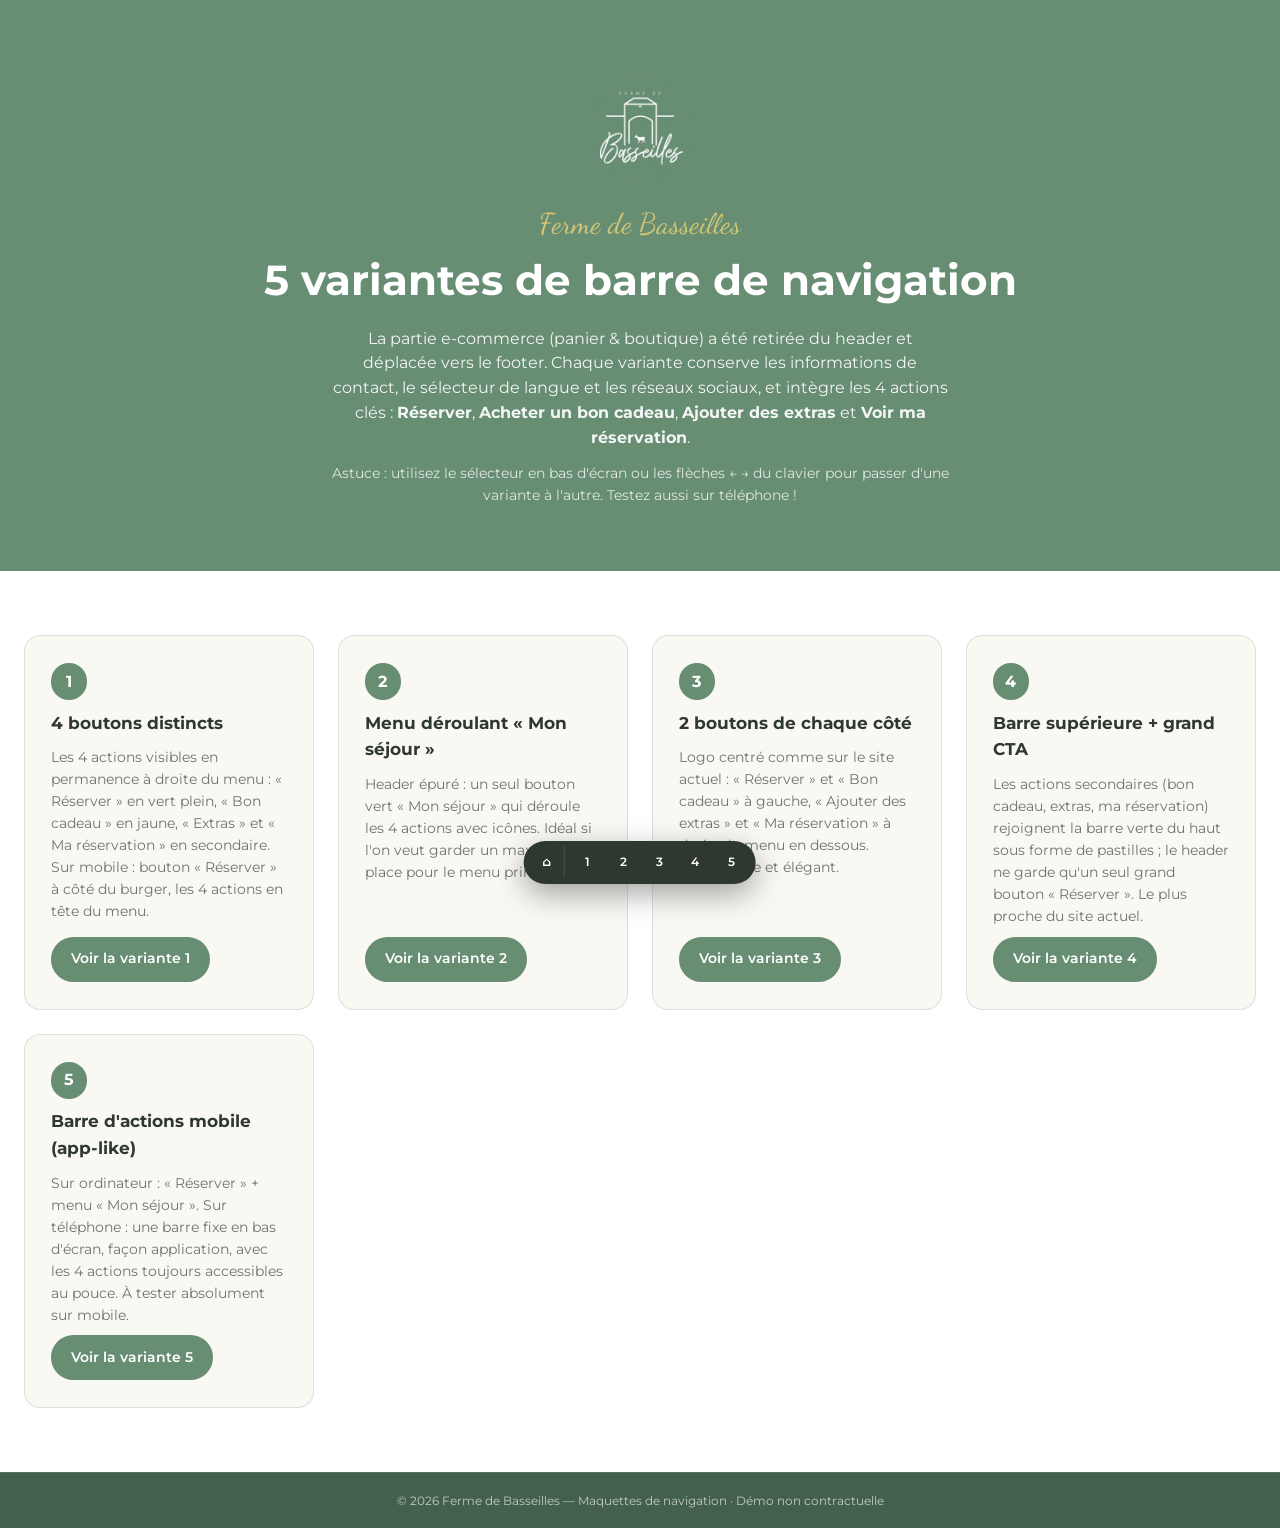
==== index.html @ 5a472fa8 "Add 5 header navigation variants for Ferme de Basseilles - Remove e-commerce (cart) from header, rel" ====
<!DOCTYPE html>
<html lang="fr">
<head>
  <meta charset="UTF-8">
  <meta name="viewport" content="width=device-width, initial-scale=1">
  <title>Variantes de header | Ferme de Basseilles</title>
  <meta name="description" content="5 propositions de nouvelle barre de navigation pour le site de la Ferme de Basseilles.">
  <link rel="icon" type="image/webp" href="assets/img/logo.webp">
  <link rel="preconnect" href="https://fonts.googleapis.com">
  <link rel="preconnect" href="https://fonts.gstatic.com" crossorigin>
  <link href="https://fonts.googleapis.com/css2?family=Montserrat:wght@400;500;600;700&family=Dancing+Script:wght@600&display=swap" rel="stylesheet">
  <link rel="stylesheet" href="assets/css/styles.css">
</head>
<body data-variant="0">

  <header class="hub-hero">
    <img src="assets/img/logo.webp" alt="Ferme de Basseilles">
    <span class="kicker">Ferme de Basseilles</span>
    <h1>5 variantes de barre de navigation</h1>
    <p>La partie e-commerce (panier &amp; boutique) a été retirée du header et déplacée vers le footer.
       Chaque variante conserve les informations de contact, le sélecteur de langue et les réseaux sociaux,
       et intègre les 4 actions clés : <strong>Réserver</strong>, <strong>Acheter un bon cadeau</strong>,
       <strong>Ajouter des extras</strong> et <strong>Voir ma réservation</strong>.</p>
    <p style="margin-top: 0.8rem; font-size: 0.85rem; opacity: 0.8;">Astuce : utilisez le sélecteur en bas d'écran ou les flèches ← → du clavier pour passer d'une variante à l'autre. Testez aussi sur téléphone !</p>
  </header>

  <main class="section">
    <div class="hub-grid">
      <a class="hub-card" href="variant-1.html">
        <span class="num">1</span>
        <h3>4 boutons distincts</h3>
        <p>Les 4 actions visibles en permanence à droite du menu : « Réserver » en vert plein, « Bon cadeau » en jaune, « Extras » et « Ma réservation » en secondaire. Sur mobile : bouton « Réserver » à côté du burger, les 4 actions en tête du menu.</p>
        <span class="btn btn-solid">Voir la variante 1</span>
      </a>

      <a class="hub-card" href="variant-2.html">
        <span class="num">2</span>
        <h3>Menu déroulant « Mon séjour »</h3>
        <p>Header épuré : un seul bouton vert « Mon séjour » qui déroule les 4 actions avec icônes. Idéal si l'on veut garder un maximum de place pour le menu principal.</p>
        <span class="btn btn-solid">Voir la variante 2</span>
      </a>

      <a class="hub-card" href="variant-3.html">
        <span class="num">3</span>
        <h3>2 boutons de chaque côté</h3>
        <p>Logo centré comme sur le site actuel : « Réserver » et « Bon cadeau » à gauche, « Ajouter des extras » et « Ma réservation » à droite, le menu en dessous. Symétrique et élégant.</p>
        <span class="btn btn-solid">Voir la variante 3</span>
      </a>

      <a class="hub-card" href="variant-4.html">
        <span class="num">4</span>
        <h3>Barre supérieure + grand CTA</h3>
        <p>Les actions secondaires (bon cadeau, extras, ma réservation) rejoignent la barre verte du haut sous forme de pastilles ; le header ne garde qu'un seul grand bouton « Réserver ». Le plus proche du site actuel.</p>
        <span class="btn btn-solid">Voir la variante 4</span>
      </a>

      <a class="hub-card" href="variant-5.html">
        <span class="num">5</span>
        <h3>Barre d'actions mobile (app-like)</h3>
        <p>Sur ordinateur : « Réserver » + menu « Mon séjour ». Sur téléphone : une barre fixe en bas d'écran, façon application, avec les 4 actions toujours accessibles au pouce. À tester absolument sur mobile.</p>
        <span class="btn btn-solid">Voir la variante 5</span>
      </a>
    </div>
  </main>

  <footer>
    <div class="footer-bottom">© 2026 Ferme de Basseilles — Maquettes de navigation · Démo non contractuelle</div>
  </footer>

  <script src="assets/js/main.js"></script>
</body>
</html>
---- assets/css/styles.css ----
/* =====================================================
   Ferme de Basseilles — Header variants
   Green:  #678D73   |  Yellow: #D3C774  |  Bg: white
   ===================================================== */

:root {
  --green: #678D73;
  --green-dark: #56795F;
  --green-deep: #43604C;
  --yellow: #D3C774;
  --yellow-dark: #C4B65E;
  --cream: #FAF8F2;
  --ink: #2E3830;
  --muted: #6C756E;
  --white: #FFFFFF;
  --radius: 10px;
  --shadow: 0 8px 30px rgba(46, 56, 48, 0.12);
  --font: 'Montserrat', system-ui, -apple-system, sans-serif;
  --font-script: 'Dancing Script', cursive;
}

* { margin: 0; padding: 0; box-sizing: border-box; }

html { scroll-behavior: smooth; }

body {
  font-family: var(--font);
  color: var(--ink);
  background: var(--white);
  line-height: 1.6;
  overflow-x: hidden;
}

img { max-width: 100%; display: block; }
a { color: inherit; text-decoration: none; }
ul { list-style: none; }
button { font-family: inherit; cursor: pointer; background: none; border: none; }

.icon {
  width: 1em; height: 1em;
  stroke: currentColor; fill: none;
  stroke-width: 2; stroke-linecap: round; stroke-linejoin: round;
  flex-shrink: 0;
  vertical-align: -0.125em;
}

/* =========================
   Top bar (contact / lang / socials)
   ========================= */
.topbar {
  background: var(--green);
  color: var(--white);
  font-size: 0.8rem;
  font-weight: 500;
}

.topbar-inner {
  max-width: 1360px;
  margin: 0 auto;
  padding: 0.45rem 1.25rem;
  display: flex;
  align-items: center;
  justify-content: space-between;
  gap: 1rem;
  flex-wrap: wrap;
}

.topbar-contact {
  display: flex;
  align-items: center;
  gap: 1.25rem;
  flex-wrap: wrap;
}

.topbar-contact a,
.topbar-contact span {
  display: inline-flex;
  align-items: center;
  gap: 0.45rem;
  opacity: 0.95;
  transition: opacity 0.2s;
}

.topbar-contact a:hover { opacity: 1; text-decoration: underline; }

.topbar-right {
  display: flex;
  align-items: center;
  gap: 1rem;
  margin-left: auto;
}

/* language selector */
.lang {
  position: relative;
}

.lang-btn {
  display: inline-flex;
  align-items: center;
  gap: 0.35rem;
  color: var(--white);
  font-size: 0.8rem;
  font-weight: 600;
  padding: 0.2rem 0.4rem;
  border-radius: 6px;
}

.lang-btn:hover { background: rgba(255, 255, 255, 0.12); }

.lang-menu {
  position: absolute;
  top: calc(100% + 6px);
  right: 0;
  background: var(--white);
  color: var(--ink);
  border-radius: 8px;
  box-shadow: var(--shadow);
  padding: 0.35rem;
  min-width: 120px;
  display: none;
  z-index: 60;
}

.lang.open .lang-menu { display: block; }

.lang-menu a {
  display: block;
  padding: 0.4rem 0.7rem;
  border-radius: 6px;
  font-size: 0.8rem;
  font-weight: 500;
}

.lang-menu a:hover { background: var(--cream); color: var(--green-dark); }

/* socials */
.socials {
  display: flex;
  align-items: center;
  gap: 0.35rem;
}

.socials a {
  display: inline-flex;
  align-items: center;
  justify-content: center;
  width: 1.8rem; height: 1.8rem;
  border-radius: 50%;
  transition: background 0.2s;
}

.socials a:hover { background: rgba(255, 255, 255, 0.15); }
.socials .icon { width: 1.05rem; height: 1.05rem; }

/* small pill links used in V4 topbar */
.topbar-actions {
  display: flex;
  align-items: center;
  gap: 0.5rem;
  flex-wrap: wrap;
}

.topbar-pill {
  display: inline-flex;
  align-items: center;
  gap: 0.4rem;
  padding: 0.28rem 0.75rem;
  border: 1px solid rgba(255, 255, 255, 0.55);
  border-radius: 999px;
  font-size: 0.75rem;
  font-weight: 600;
  transition: background 0.2s, color 0.2s;
}

.topbar-pill:hover { background: var(--white); color: var(--green-dark); }

.topbar-pill.pill-yellow {
  background: var(--yellow);
  border-color: var(--yellow);
  color: var(--ink);
}

.topbar-pill.pill-yellow:hover { background: var(--yellow-dark); border-color: var(--yellow-dark); }

/* =========================
   Navbar (shared)
   ========================= */
.navbar {
  background: var(--white);
  border-bottom: 1px solid rgba(103, 141, 115, 0.18);
  position: sticky;
  top: 0;
  z-index: 50;
  box-shadow: 0 2px 14px rgba(46, 56, 48, 0.06);
}

.nav-inner {
  max-width: 1360px;
  margin: 0 auto;
  padding: 0.6rem 1.25rem;
  display: flex;
  align-items: center;
  gap: 1.25rem;
}

.logo {
  display: inline-flex;
  align-items: center;
  gap: 0.65rem;
  flex-shrink: 0;
}

.logo img {
  width: 62px; height: 62px;
  border-radius: 50%;
}

.logo-text {
  display: flex;
  flex-direction: column;
  line-height: 1.1;
}

.logo-text .logo-top {
  font-size: 0.62rem;
  letter-spacing: 0.22em;
  text-transform: uppercase;
  color: var(--green);
  font-weight: 600;
}

.logo-text .logo-name {
  font-family: var(--font-script);
  font-size: 1.45rem;
  color: var(--green-dark);
  font-weight: 600;
}

/* nav links */
.nav-links {
  display: flex;
  align-items: center;
  gap: 0.25rem;
}

.nav-links > li { position: relative; }

.nav-links > li > a {
  display: inline-flex;
  align-items: center;
  gap: 0.3rem;
  padding: 0.55rem 0.8rem;
  font-size: 0.88rem;
  font-weight: 500;
  border-radius: 8px;
  transition: color 0.2s, background 0.2s;
  white-space: nowrap;
}

.nav-links > li > a:hover,
.nav-links > li > a.active {
  color: var(--green-dark);
  background: rgba(103, 141, 115, 0.1);
}

.nav-links > li > a.active { color: var(--yellow-dark); background: none; }

/* submenu (Nos Logements) */
.submenu {
  position: absolute;
  top: calc(100% + 8px);
  left: 0;
  background: var(--white);
  border-radius: 10px;
  box-shadow: var(--shadow);
  padding: 0.4rem;
  min-width: 220px;
  display: none;
  z-index: 60;
}

.has-submenu.open .submenu { display: block; }

@media (hover: hover) {
  .has-submenu:hover .submenu { display: block; }
}

.submenu a {
  display: block;
  padding: 0.55rem 0.8rem;
  border-radius: 8px;
  font-size: 0.85rem;
  font-weight: 500;
}

.submenu a:hover { background: var(--cream); color: var(--green-dark); }

/* =========================
   Buttons
   ========================= */
.btn {
  display: inline-flex;
  align-items: center;
  justify-content: center;
  gap: 0.45rem;
  padding: 0.6rem 1.15rem;
  border-radius: 999px;
  font-size: 0.85rem;
  font-weight: 600;
  white-space: nowrap;
  border: 2px solid transparent;
  transition: background 0.2s, color 0.2s, border-color 0.2s, transform 0.1s;
}

.btn:active { transform: scale(0.97); }

.btn-solid {
  background: var(--green);
  color: var(--white);
  border-color: var(--green);
}

.btn-solid:hover { background: var(--green-dark); border-color: var(--green-dark); }

.btn-yellow {
  background: var(--yellow);
  color: var(--ink);
  border-color: var(--yellow);
}

.btn-yellow:hover { background: var(--yellow-dark); border-color: var(--yellow-dark); }

.btn-outline {
  background: transparent;
  color: var(--green-dark);
  border-color: var(--green);
}

.btn-outline:hover { background: rgba(103, 141, 115, 0.1); }

.btn-ghost {
  background: transparent;
  color: var(--ink);
  padding-left: 0.6rem;
  padding-right: 0.6rem;
}

.btn-ghost:hover { color: var(--green-dark); background: rgba(103, 141, 115, 0.08); }

.nav-actions {
  display: flex;
  align-items: center;
  gap: 0.5rem;
  margin-left: auto;
}

/* =========================
   Actions dropdown (V2, V5 desktop)
   ========================= */
.actions-dd { position: relative; }

.actions-dd-menu {
  position: absolute;
  top: calc(100% + 10px);
  right: 0;
  background: var(--white);
  border-radius: 12px;
  box-shadow: var(--shadow);
  padding: 0.45rem;
  min-width: 250px;
  display: none;
  z-index: 60;
}

.actions-dd.open .actions-dd-menu { display: block; }

.actions-dd-menu a {
  display: flex;
  align-items: center;
  gap: 0.7rem;
  padding: 0.65rem 0.8rem;
  border-radius: 9px;
  font-size: 0.87rem;
  font-weight: 500;
}

.actions-dd-menu a:hover { background: var(--cream); color: var(--green-dark); }

.actions-dd-menu .icon {
  width: 1.15rem; height: 1.15rem;
  color: var(--green);
}

.actions-dd-menu .dd-primary {
  background: var(--green);
  color: var(--white);
}

.actions-dd-menu .dd-primary .icon { color: var(--white); }

.actions-dd-menu .dd-primary:hover { background: var(--green-dark); color: var(--white); }

/* =========================
   Burger + mobile drawer
   ========================= */
.nav-mobile-cta { display: none; }

.burger {
  display: none;
  align-items: center;
  justify-content: center;
  width: 2.6rem; height: 2.6rem;
  border-radius: 8px;
  color: var(--green-dark);
}

.burger:hover { background: rgba(103, 141, 115, 0.1); }
.burger .icon { width: 1.6rem; height: 1.6rem; }

.drawer-overlay {
  position: fixed;
  inset: 0;
  background: rgba(46, 56, 48, 0.45);
  opacity: 0;
  pointer-events: none;
  transition: opacity 0.25s;
  z-index: 90;
}

body.drawer-open .drawer-overlay { opacity: 1; pointer-events: auto; }

.drawer {
  position: fixed;
  top: 0; right: 0; bottom: 0;
  width: min(340px, 88vw);
  background: var(--white);
  z-index: 100;
  transform: translateX(105%);
  transition: transform 0.28s ease;
  display: flex;
  flex-direction: column;
  overflow-y: auto;
}

body.drawer-open .drawer { transform: translateX(0); }

.drawer-head {
  display: flex;
  align-items: center;
  justify-content: space-between;
  padding: 1rem 1.25rem;
  border-bottom: 1px solid rgba(103, 141, 115, 0.15);
}

.drawer-head img { width: 52px; height: 52px; border-radius: 50%; }

.drawer-close {
  width: 2.4rem; height: 2.4rem;
  display: inline-flex;
  align-items: center;
  justify-content: center;
  border-radius: 8px;
  color: var(--ink);
}

.drawer-close:hover { background: var(--cream); }
.drawer-close .icon { width: 1.4rem; height: 1.4rem; }

.drawer-actions {
  display: grid;
  gap: 0.55rem;
  padding: 1.1rem 1.25rem;
  border-bottom: 1px solid rgba(103, 141, 115, 0.15);
}

.drawer-actions .btn { width: 100%; padding: 0.75rem 1rem; }

.drawer-nav { padding: 0.75rem 0.75rem 1rem; }

.drawer-nav > li > a {
  display: flex;
  align-items: center;
  justify-content: space-between;
  padding: 0.7rem 0.6rem;
  font-size: 0.95rem;
  font-weight: 500;
  border-radius: 8px;
}

.drawer-nav > li > a:hover { background: var(--cream); color: var(--green-dark); }

.drawer-sub {
  display: none;
  padding-left: 1rem;
}

.drawer-nav li.open .drawer-sub { display: block; }

.drawer-sub a {
  display: block;
  padding: 0.5rem 0.6rem;
  font-size: 0.87rem;
  color: var(--muted);
  border-radius: 8px;
}

.drawer-sub a:hover { background: var(--cream); color: var(--green-dark); }

.drawer-foot {
  margin-top: auto;
  padding: 1.1rem 1.25rem 1.5rem;
  border-top: 1px solid rgba(103, 141, 115, 0.15);
  font-size: 0.82rem;
  color: var(--muted);
  display: grid;
  gap: 0.5rem;
}

.drawer-foot a {
  display: inline-flex;
  align-items: center;
  gap: 0.5rem;
}

.drawer-foot a:hover { color: var(--green-dark); }

.drawer-foot .socials { color: var(--green-dark); margin-top: 0.25rem; }
.drawer-foot .socials a:hover { background: var(--cream); }

/* =========================
   V1 — 4 distinct buttons
   ========================= */
body.v1 .nav-links { margin-left: auto; }
body.v1 .nav-actions { margin-left: 0; }

@media (max-width: 1680px) {
  body.v1 .nav-links > li > a { padding: 0.55rem 0.5rem; font-size: 0.83rem; }
  body.v1 .nav-actions .btn { padding: 0.55rem 0.85rem; font-size: 0.8rem; }
  body.v1 .nav-actions .btn-ghost span { display: none; }
  body.v1 .nav-actions .btn-ghost { padding: 0.55rem; }
}

@media (max-width: 1280px) and (min-width: 1081px) {
  body.v1 .logo-text { display: none; }
}

/* =========================
   V3 — logo centered, 2 buttons each side
   ========================= */
body.v3 .nav-inner {
  display: grid;
  grid-template-columns: 1fr auto 1fr;
  row-gap: 0.15rem;
}

body.v3 .nav-side {
  display: flex;
  align-items: center;
  gap: 0.5rem;
}

body.v3 .nav-side.right { justify-content: flex-end; }

body.v3 .logo { justify-self: center; }

body.v3 .nav-links {
  grid-column: 1 / -1;
  justify-content: center;
  padding-bottom: 0.35rem;
}

/* =========================
   V5 — mobile bottom action bar
   ========================= */
.bottombar {
  display: none;
  position: fixed;
  left: 0; right: 0; bottom: 0;
  background: var(--white);
  border-top: 1px solid rgba(103, 141, 115, 0.25);
  box-shadow: 0 -6px 20px rgba(46, 56, 48, 0.12);
  z-index: 80;
  padding: 0.35rem 0.25rem calc(0.35rem + env(safe-area-inset-bottom));
}

.bottombar-inner {
  display: grid;
  grid-template-columns: repeat(4, 1fr);
  gap: 0.25rem;
  max-width: 560px;
  margin: 0 auto;
}

.bottombar a {
  display: flex;
  flex-direction: column;
  align-items: center;
  gap: 0.2rem;
  padding: 0.4rem 0.2rem;
  font-size: 0.64rem;
  font-weight: 600;
  color: var(--muted);
  border-radius: 10px;
  text-align: center;
}

.bottombar a .icon { width: 1.35rem; height: 1.35rem; }

.bottombar a:hover { color: var(--green-dark); }

.bottombar a.bb-primary {
  color: var(--white);
  background: var(--green);
}

.bottombar a.bb-primary:hover { background: var(--green-dark); }

/* =========================
   Hero
   ========================= */
.hero {
  position: relative;
  min-height: 62vh;
  display: flex;
  align-items: flex-end;
  overflow: hidden;
  isolation: isolate;
}

.hero img.hero-img {
  position: absolute;
  inset: 0;
  width: 100%; height: 100%;
  object-fit: cover;
  z-index: -2;
}

.hero::after {
  content: "";
  position: absolute;
  inset: 0;
  background: linear-gradient(180deg, rgba(46, 56, 48, 0) 30%, rgba(46, 56, 48, 0.65) 100%);
  z-index: -1;
}

.hero-content {
  max-width: 1360px;
  width: 100%;
  margin: 0 auto;
  padding: 3rem 1.5rem 3.5rem;
  color: var(--white);
}

.hero-content .kicker {
  font-family: var(--font-script);
  font-size: 1.7rem;
  color: var(--yellow);
}

.hero-content h1 {
  font-size: clamp(1.8rem, 4vw, 3rem);
  font-weight: 700;
  line-height: 1.15;
  max-width: 640px;
  margin: 0.25rem 0 0.75rem;
}

.hero-content p {
  max-width: 520px;
  font-size: 0.98rem;
  opacity: 0.92;
}

.hero-cta {
  display: flex;
  gap: 0.7rem;
  margin-top: 1.4rem;
  flex-wrap: wrap;
}

/* =========================
   Content sections
   ========================= */
.section {
  max-width: 1360px;
  margin: 0 auto;
  padding: 4rem 1.5rem;
}

.section-head {
  text-align: center;
  max-width: 620px;
  margin: 0 auto 2.5rem;
}

.section-head .kicker {
  font-family: var(--font-script);
  font-size: 1.6rem;
  color: var(--green);
}

.section-head h2 {
  font-size: clamp(1.5rem, 3vw, 2.1rem);
  font-weight: 700;
  margin: 0.15rem 0 0.6rem;
}

.section-head p { color: var(--muted); font-size: 0.95rem; }

.cards {
  display: grid;
  grid-template-columns: repeat(3, 1fr);
  gap: 1.5rem;
}

.card {
  background: var(--cream);
  border-radius: 16px;
  overflow: hidden;
  display: flex;
  flex-direction: column;
  transition: transform 0.2s, box-shadow 0.2s;
}

.card:hover { transform: translateY(-4px); box-shadow: var(--shadow); }

.card-img {
  height: 190px;
  background: linear-gradient(135deg, var(--green) 0%, var(--green-deep) 100%);
  display: flex;
  align-items: center;
  justify-content: center;
  color: rgba(255, 255, 255, 0.9);
}

.card-img .icon { width: 3rem; height: 3rem; stroke-width: 1.4; }

.card-body { padding: 1.4rem 1.4rem 1.6rem; display: flex; flex-direction: column; gap: 0.5rem; flex: 1; }

.card-body h3 { font-size: 1.05rem; font-weight: 700; }

.card-body p { font-size: 0.87rem; color: var(--muted); flex: 1; }

.card-link {
  color: var(--green-dark);
  font-weight: 600;
  font-size: 0.85rem;
  display: inline-flex;
  align-items: center;
  gap: 0.35rem;
}

.card-link:hover { color: var(--green-deep); text-decoration: underline; }

/* banner strip */
.strip {
  background: var(--green);
  color: var(--white);
}

.strip .section {
  padding: 3rem 1.5rem;
  display: flex;
  align-items: center;
  justify-content: space-between;
  gap: 1.5rem;
  flex-wrap: wrap;
}

.strip h2 { font-size: clamp(1.3rem, 2.5vw, 1.8rem); font-weight: 700; }
.strip p { opacity: 0.9; font-size: 0.95rem; max-width: 560px; }

/* =========================
   Footer  (e-commerce relocated here)
   ========================= */
footer {
  background: var(--green-deep);
  color: rgba(255, 255, 255, 0.9);
  font-size: 0.87rem;
}

.footer-inner {
  max-width: 1360px;
  margin: 0 auto;
  padding: 3.5rem 1.5rem 2rem;
  display: grid;
  grid-template-columns: 1.3fr 1fr 1fr 1fr;
  gap: 2.5rem;
}

.footer-inner h4 {
  font-size: 0.8rem;
  text-transform: uppercase;
  letter-spacing: 0.12em;
  margin-bottom: 0.9rem;
  color: var(--yellow);
}

.footer-inner li { margin-bottom: 0.45rem; }
.footer-inner a:hover { text-decoration: underline; }

.footer-brand img { width: 84px; height: 84px; border-radius: 50%; margin-bottom: 0.9rem; }
.footer-brand p { opacity: 0.8; max-width: 260px; }

.footer-brand .socials { margin-top: 0.9rem; }

.footer-shop-note {
  font-size: 0.76rem;
  opacity: 0.7;
  margin-top: 0.6rem;
  font-style: italic;
}

.footer-bottom {
  border-top: 1px solid rgba(255, 255, 255, 0.15);
  text-align: center;
  padding: 1.1rem;
  font-size: 0.76rem;
  opacity: 0.75;
}

.footer-inner li a,
.footer-inner li span {
  display: inline-flex;
  align-items: center;
  gap: 0.5rem;
}

/* =========================
   Variant switcher widget
   ========================= */
.switcher {
  position: fixed;
  bottom: 1rem;
  left: 50%;
  transform: translateX(-50%);
  background: var(--ink);
  color: var(--white);
  border-radius: 999px;
  box-shadow: 0 10px 30px rgba(0, 0, 0, 0.35);
  display: flex;
  align-items: center;
  gap: 0.25rem;
  padding: 0.35rem 0.55rem;
  z-index: 200;
  font-size: 0.78rem;
}

.switcher a,
.switcher button {
  display: inline-flex;
  align-items: center;
  justify-content: center;
  min-width: 2rem; height: 2rem;
  padding: 0 0.45rem;
  border-radius: 999px;
  color: var(--white);
  font-weight: 600;
  font-size: 0.78rem;
  transition: background 0.15s;
}

.switcher a:hover,
.switcher button:hover { background: rgba(255, 255, 255, 0.18); }

.switcher a.current {
  background: var(--yellow);
  color: var(--ink);
}

.switcher .sw-home { border-right: 1px solid rgba(255, 255, 255, 0.25); border-radius: 999px 0 0 999px; padding-right: 0.6rem; margin-right: 0.2rem; }

.switcher .sw-label {
  display: none;
  padding: 0 0.5rem;
  opacity: 0.8;
  white-space: nowrap;
}

@media (min-width: 900px) {
  .switcher .sw-label { display: inline; }
}

/* keep switcher above V5 mobile bottom bar */
@media (max-width: 1080px) {
  body.v5 .switcher { bottom: calc(4.6rem + env(safe-area-inset-bottom)); }
  body.v5 main { padding-bottom: 4.5rem; }
  body.v5 footer { padding-bottom: 4.5rem; }
}

/* =========================
   Index / hub page
   ========================= */
.hub-hero {
  background: var(--green);
  color: var(--white);
  text-align: center;
  padding: 4.5rem 1.5rem 4rem;
}

.hub-hero img { width: 110px; height: 110px; border-radius: 50%; margin: 0 auto 1.2rem; }

.hub-hero h1 { font-size: clamp(1.7rem, 4vw, 2.6rem); font-weight: 700; }

.hub-hero .kicker { font-family: var(--font-script); font-size: 1.8rem; color: var(--yellow); }

.hub-hero p { max-width: 620px; margin: 0.8rem auto 0; opacity: 0.92; font-size: 0.97rem; }

.hub-grid {
  display: grid;
  grid-template-columns: repeat(auto-fit, minmax(290px, 1fr));
  gap: 1.5rem;
}

.hub-card {
  background: var(--cream);
  border: 1px solid rgba(103, 141, 115, 0.2);
  border-radius: 16px;
  padding: 1.7rem 1.6rem;
  display: flex;
  flex-direction: column;
  gap: 0.6rem;
  transition: transform 0.2s, box-shadow 0.2s;
}

.hub-card:hover { transform: translateY(-4px); box-shadow: var(--shadow); }

.hub-card .num {
  width: 2.3rem; height: 2.3rem;
  border-radius: 50%;
  background: var(--green);
  color: var(--white);
  display: flex;
  align-items: center;
  justify-content: center;
  font-weight: 700;
}

.hub-card h3 { font-size: 1.05rem; font-weight: 700; }

.hub-card p { font-size: 0.86rem; color: var(--muted); flex: 1; }

.hub-card .btn { align-self: flex-start; }

/* =========================
   Responsive
   ========================= */
@media (max-width: 1080px) {
  .nav-links { display: none; }
  .nav-actions { display: none; }
  .burger { display: inline-flex; margin-left: auto; }

  /* keep the primary CTA visible next to the burger on mobile */
  .nav-mobile-cta {
    display: inline-flex;
    margin-left: auto;
    padding: 0.5rem 0.95rem;
    font-size: 0.8rem;
  }

  .nav-mobile-cta + .burger { margin-left: 0.25rem; }

  body.v5 .burger { margin-left: auto; }

  body.v3 .nav-inner {
    display: flex;
    grid-template-columns: none;
  }

  body.v3 .nav-side { display: none; }

  body.v5 .nav-mobile-cta { display: none; } /* bottom bar takes over */
  body.v5 .bottombar { display: block; }

  .footer-inner { grid-template-columns: 1fr 1fr; gap: 2rem; }
}

@media (max-width: 720px) {
  .topbar-contact .topbar-mail span,
  .topbar-contact .topbar-address { display: none; }

  .topbar-inner { padding: 0.4rem 0.9rem; }
  .nav-inner { padding: 0.55rem 0.9rem; gap: 0.75rem; }

  .nav-mobile-cta { padding: 0.45rem 0.8rem; font-size: 0.76rem; }

  .logo img { width: 52px; height: 52px; }
  .logo-text .logo-name { font-size: 1.25rem; }

  .cards { grid-template-columns: 1fr; }

  .footer-inner { grid-template-columns: 1fr; gap: 1.8rem; }

  .hero { min-height: 55vh; }

  .switcher .sw-home { padding-right: 0.5rem; }
}

@media (max-width: 460px) {
  .logo-text { display: none; }
  .topbar-actions .topbar-pill span { display: none; }
  .topbar-actions .topbar-pill { padding: 0.28rem 0.5rem; }
}
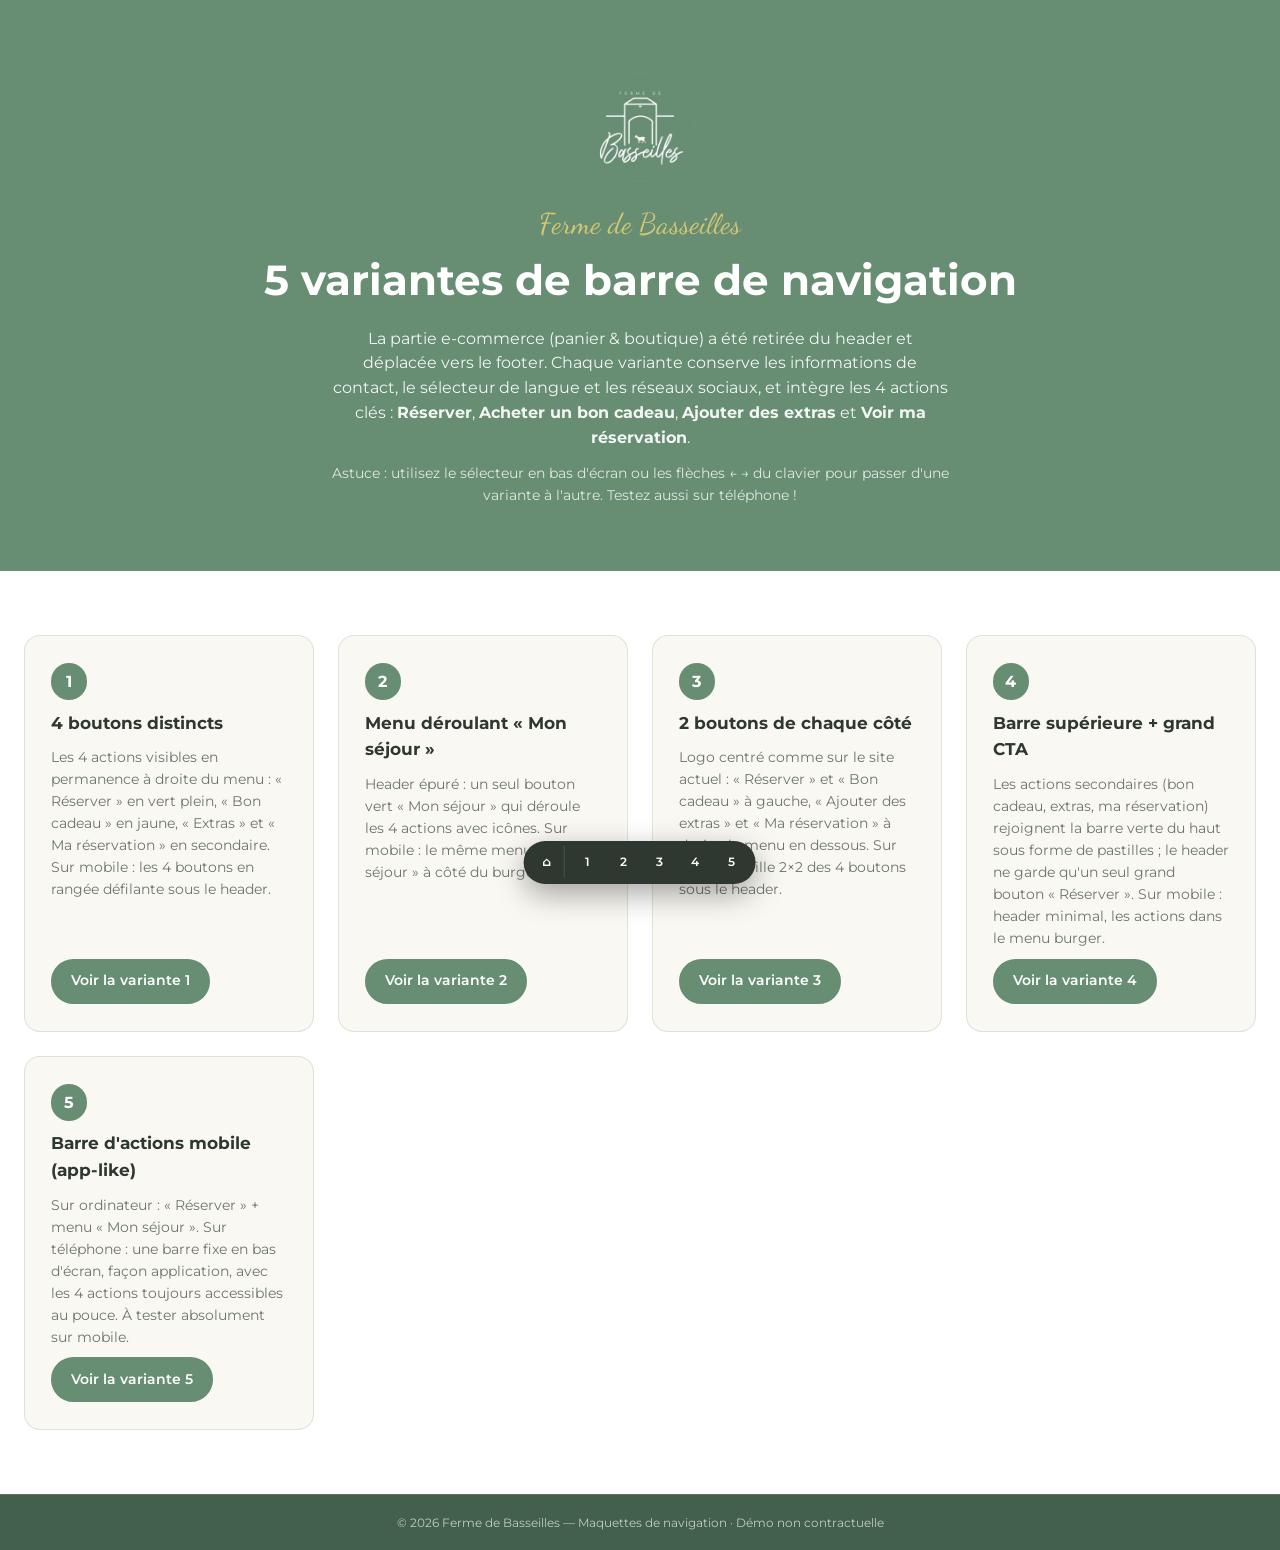
==== commit 109fce2b: "Fullscreen photo headers + distinct mobile treatments per variant - Variants: photo fills viewport b" ====
--- a/index.html
+++ b/index.html
@@ -29,28 +29,28 @@
       <a class="hub-card" href="variant-1.html">
         <span class="num">1</span>
         <h3>4 boutons distincts</h3>
-        <p>Les 4 actions visibles en permanence à droite du menu : « Réserver » en vert plein, « Bon cadeau » en jaune, « Extras » et « Ma réservation » en secondaire. Sur mobile : bouton « Réserver » à côté du burger, les 4 actions en tête du menu.</p>
+        <p>Les 4 actions visibles en permanence à droite du menu : « Réserver » en vert plein, « Bon cadeau » en jaune, « Extras » et « Ma réservation » en secondaire. Sur mobile : les 4 boutons en rangée défilante sous le header.</p>
         <span class="btn btn-solid">Voir la variante 1</span>
       </a>
 
       <a class="hub-card" href="variant-2.html">
         <span class="num">2</span>
         <h3>Menu déroulant « Mon séjour »</h3>
-        <p>Header épuré : un seul bouton vert « Mon séjour » qui déroule les 4 actions avec icônes. Idéal si l'on veut garder un maximum de place pour le menu principal.</p>
+        <p>Header épuré : un seul bouton vert « Mon séjour » qui déroule les 4 actions avec icônes. Sur mobile : le même menu « Mon séjour » à côté du burger.</p>
         <span class="btn btn-solid">Voir la variante 2</span>
       </a>
 
       <a class="hub-card" href="variant-3.html">
         <span class="num">3</span>
         <h3>2 boutons de chaque côté</h3>
-        <p>Logo centré comme sur le site actuel : « Réserver » et « Bon cadeau » à gauche, « Ajouter des extras » et « Ma réservation » à droite, le menu en dessous. Symétrique et élégant.</p>
+        <p>Logo centré comme sur le site actuel : « Réserver » et « Bon cadeau » à gauche, « Ajouter des extras » et « Ma réservation » à droite, le menu en dessous. Sur mobile : grille 2×2 des 4 boutons sous le header.</p>
         <span class="btn btn-solid">Voir la variante 3</span>
       </a>
 
       <a class="hub-card" href="variant-4.html">
         <span class="num">4</span>
         <h3>Barre supérieure + grand CTA</h3>
-        <p>Les actions secondaires (bon cadeau, extras, ma réservation) rejoignent la barre verte du haut sous forme de pastilles ; le header ne garde qu'un seul grand bouton « Réserver ». Le plus proche du site actuel.</p>
+        <p>Les actions secondaires (bon cadeau, extras, ma réservation) rejoignent la barre verte du haut sous forme de pastilles ; le header ne garde qu'un seul grand bouton « Réserver ». Sur mobile : header minimal, les actions dans le menu burger.</p>
         <span class="btn btn-solid">Voir la variante 4</span>
       </a>
 
--- a/assets/css/styles.css
+++ b/assets/css/styles.css
@@ -212,7 +212,7 @@
 }
 
 .logo img {
-  width: 62px; height: 62px;
+  width: 86px; height: 86px;
   border-radius: 50%;
 }
 
@@ -405,6 +405,8 @@
    Burger + mobile drawer
    ========================= */
 .nav-mobile-cta { display: none; }
+.nav-mobile-dd { display: none; }
+.mobile-chips, .mobile-grid { display: none; }
 
 .burger {
   display: none;
@@ -617,13 +619,24 @@
 .bottombar a.bb-primary:hover { background: var(--green-dark); }
 
 /* =========================
-   Hero
-   ========================= */
+   Hero — photo plein écran sous le header
+   ========================= */
+body.v1, body.v2, body.v3, body.v4, body.v5 {
+  min-height: 100svh;
+  display: flex;
+  flex-direction: column;
+}
+
+body.v1 main, body.v2 main, body.v3 main, body.v4 main, body.v5 main {
+  flex: 1;
+  display: flex;
+  flex-direction: column;
+}
+
 .hero {
   position: relative;
-  min-height: 62vh;
-  display: flex;
-  align-items: flex-end;
+  flex: 1;
+  min-height: 320px;
   overflow: hidden;
   isolation: isolate;
 }
@@ -634,14 +647,6 @@
   width: 100%; height: 100%;
   object-fit: cover;
   z-index: -2;
-}
-
-.hero::after {
-  content: "";
-  position: absolute;
-  inset: 0;
-  background: linear-gradient(180deg, rgba(46, 56, 48, 0) 30%, rgba(46, 56, 48, 0.65) 100%);
-  z-index: -1;
 }
 
 .hero-content {
@@ -885,8 +890,6 @@
 /* keep switcher above V5 mobile bottom bar */
 @media (max-width: 1080px) {
   body.v5 .switcher { bottom: calc(4.6rem + env(safe-area-inset-bottom)); }
-  body.v5 main { padding-bottom: 4.5rem; }
-  body.v5 footer { padding-bottom: 4.5rem; }
 }
 
 /* =========================
@@ -963,6 +966,47 @@
 
   body.v5 .burger { margin-left: auto; }
 
+  /* --- traitements mobiles distincts par variante --- */
+
+  /* V1 : rangée défilante des 4 boutons sous le header */
+  body.v1 .nav-mobile-cta { display: none; }
+  body.v1 .burger { margin-left: auto; }
+
+  .mobile-chips {
+    display: flex;
+    gap: 0.5rem;
+    padding: 0.15rem 0.9rem 0.75rem;
+    overflow-x: auto;
+    -webkit-overflow-scrolling: touch;
+    scrollbar-width: none;
+  }
+
+  .mobile-chips::-webkit-scrollbar { display: none; }
+
+  .mobile-chips .btn {
+    padding: 0.45rem 0.95rem;
+    font-size: 0.78rem;
+    flex-shrink: 0;
+  }
+
+  /* V2 : le menu déroulant « Mon séjour » reste visible à côté du burger */
+  .nav-mobile-dd { display: block; margin-left: auto; }
+  .nav-mobile-dd + .burger { margin-left: 0.25rem; }
+  .nav-mobile-dd .actions-dd-btn { padding: 0.5rem 0.95rem; font-size: 0.8rem; }
+
+  /* V3 : grille 2×2 des 4 boutons sous le header */
+  body.v3 .nav-mobile-cta { display: none; }
+  body.v3 .burger { margin-left: auto; }
+
+  .mobile-grid {
+    display: grid;
+    grid-template-columns: 1fr 1fr;
+    gap: 0.5rem;
+    padding: 0.15rem 0.9rem 0.75rem;
+  }
+
+  .mobile-grid .btn { padding: 0.5rem 0.4rem; font-size: 0.76rem; }
+
   body.v3 .nav-inner {
     display: flex;
     grid-template-columns: none;
@@ -980,19 +1024,23 @@
   .topbar-contact .topbar-mail span,
   .topbar-contact .topbar-address { display: none; }
 
+  /* V4 : sur téléphone les pastilles disparaissent (actions dans le menu burger) */
+  .topbar-actions { display: none; }
+
+  /* topbar minimale sur téléphone : téléphone + langue ; le reste vit dans le menu burger */
+  .topbar-contact .topbar-mail,
+  .topbar .socials { display: none; }
+
   .topbar-inner { padding: 0.4rem 0.9rem; }
   .nav-inner { padding: 0.55rem 0.9rem; gap: 0.75rem; }
 
   .nav-mobile-cta { padding: 0.45rem 0.8rem; font-size: 0.76rem; }
 
-  .logo img { width: 52px; height: 52px; }
-  .logo-text .logo-name { font-size: 1.25rem; }
+  .logo img { width: 64px; height: 64px; }
 
   .cards { grid-template-columns: 1fr; }
 
   .footer-inner { grid-template-columns: 1fr; gap: 1.8rem; }
-
-  .hero { min-height: 55vh; }
 
   .switcher .sw-home { padding-right: 0.5rem; }
 }
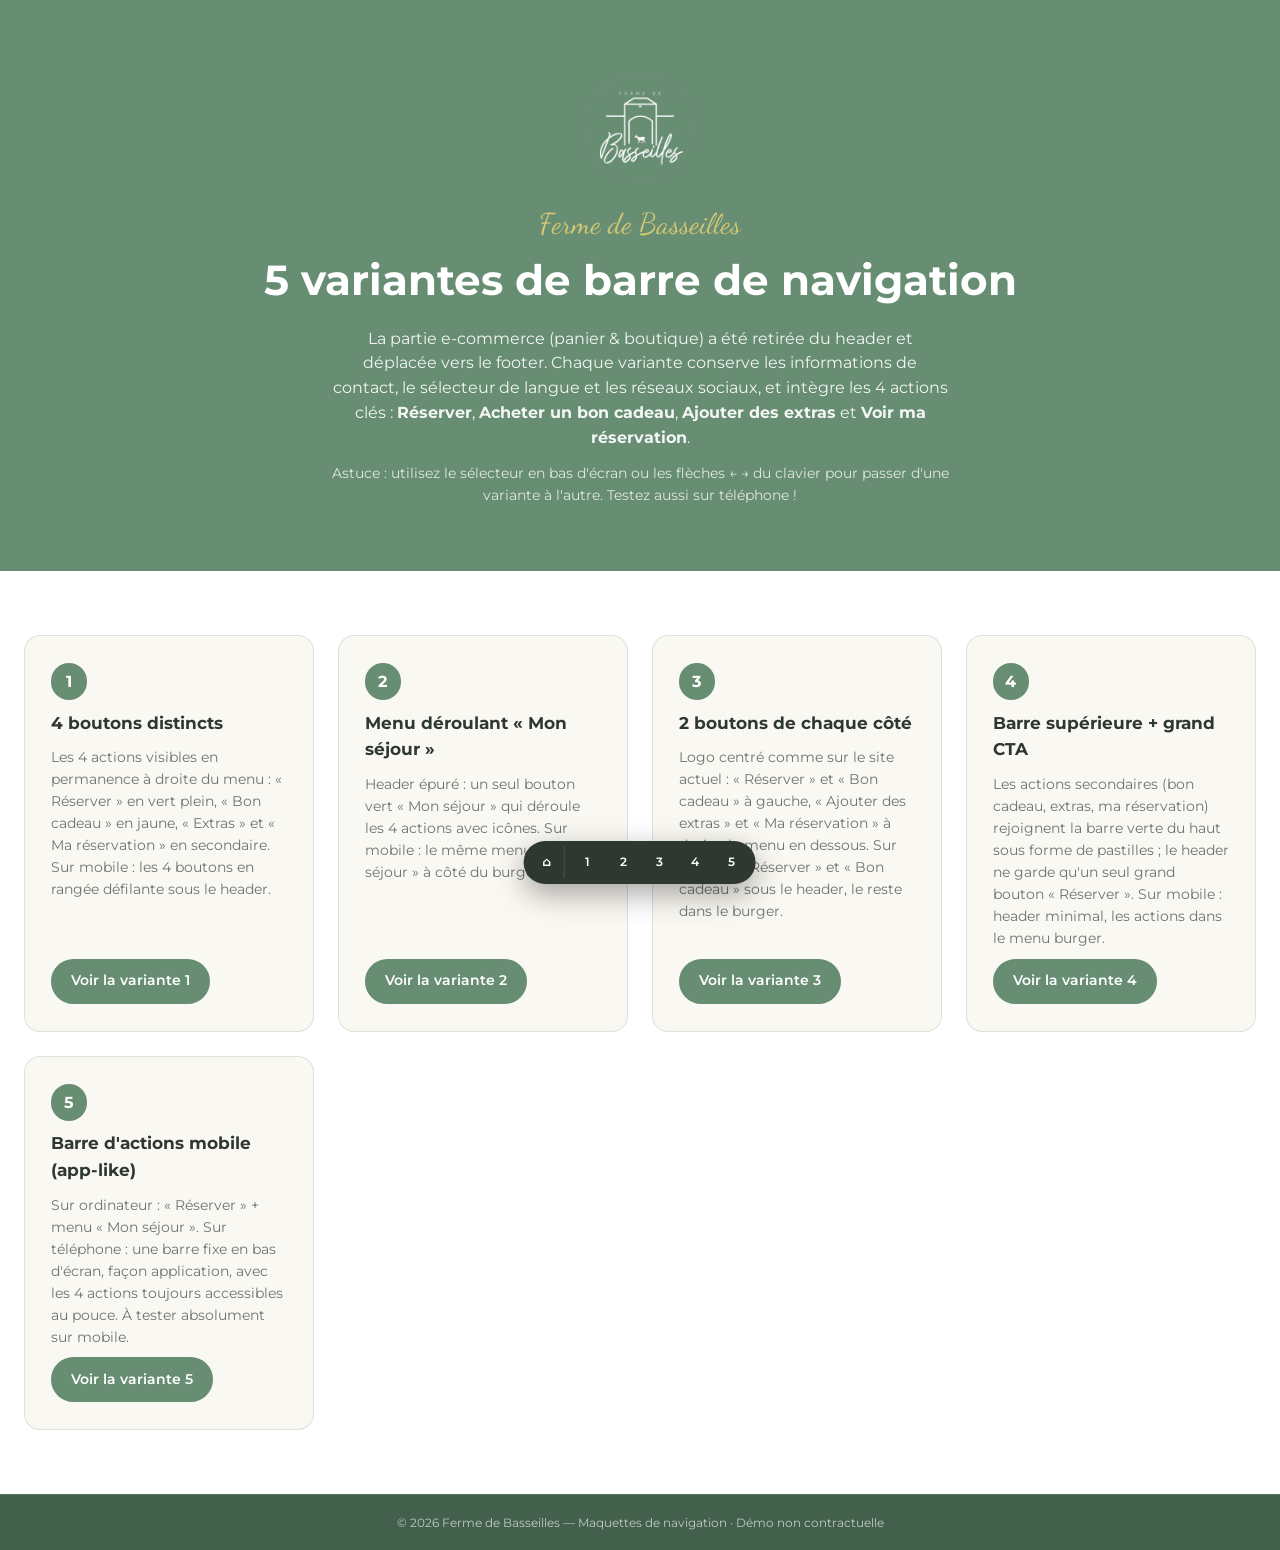
==== commit 320880d1: "Lighten V3 mobile: single row with Reserver + Bon cadeau only Co-Authored-By: Claude Fable 5 <norepl" ====
--- a/index.html
+++ b/index.html
@@ -43,7 +43,7 @@
       <a class="hub-card" href="variant-3.html">
         <span class="num">3</span>
         <h3>2 boutons de chaque côté</h3>
-        <p>Logo centré comme sur le site actuel : « Réserver » et « Bon cadeau » à gauche, « Ajouter des extras » et « Ma réservation » à droite, le menu en dessous. Sur mobile : grille 2×2 des 4 boutons sous le header.</p>
+        <p>Logo centré comme sur le site actuel : « Réserver » et « Bon cadeau » à gauche, « Ajouter des extras » et « Ma réservation » à droite, le menu en dessous. Sur mobile : « Réserver » et « Bon cadeau » sous le header, le reste dans le burger.</p>
         <span class="btn btn-solid">Voir la variante 3</span>
       </a>
 
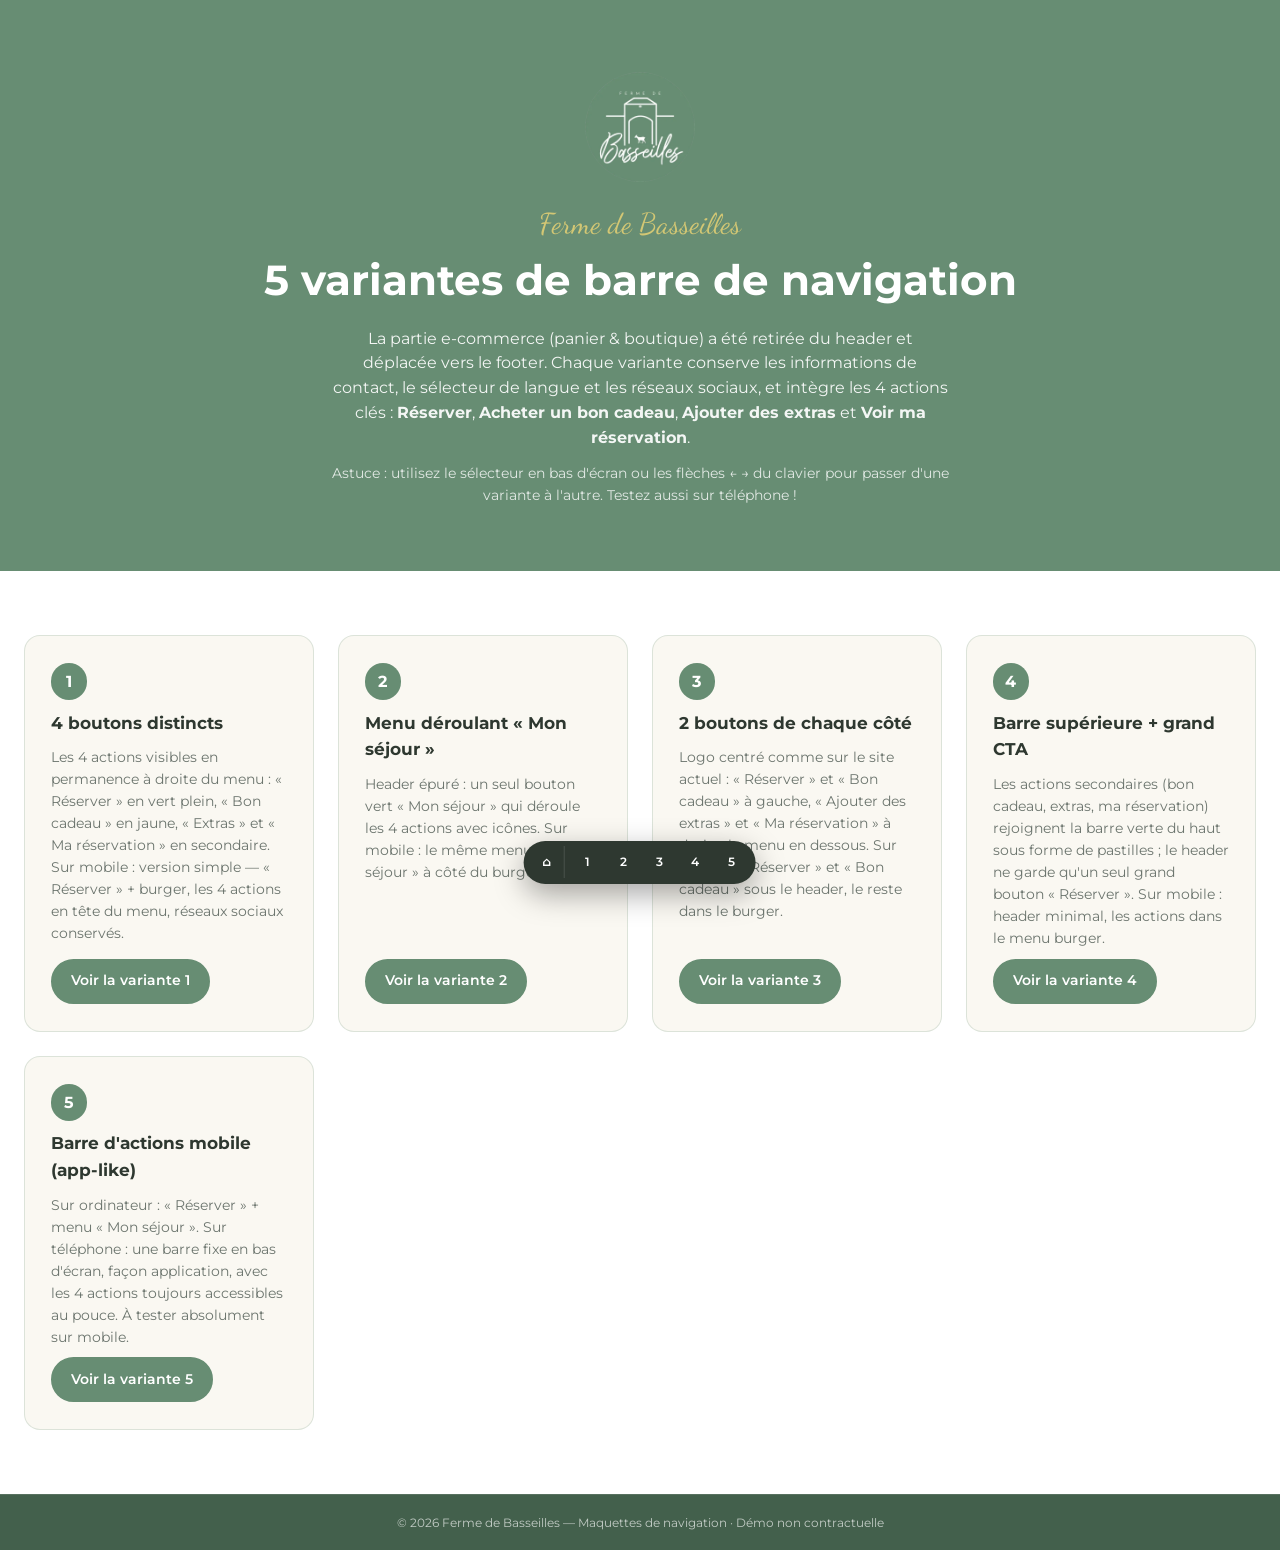
==== commit c102e337: "V1 mobile: drop scrollable chip row, back to simple CTA + burger; keep socials in topbar to differen" ====
--- a/index.html
+++ b/index.html
@@ -29,7 +29,7 @@
       <a class="hub-card" href="variant-1.html">
         <span class="num">1</span>
         <h3>4 boutons distincts</h3>
-        <p>Les 4 actions visibles en permanence à droite du menu : « Réserver » en vert plein, « Bon cadeau » en jaune, « Extras » et « Ma réservation » en secondaire. Sur mobile : les 4 boutons en rangée défilante sous le header.</p>
+        <p>Les 4 actions visibles en permanence à droite du menu : « Réserver » en vert plein, « Bon cadeau » en jaune, « Extras » et « Ma réservation » en secondaire. Sur mobile : version simple — « Réserver » + burger, les 4 actions en tête du menu, réseaux sociaux conservés.</p>
         <span class="btn btn-solid">Voir la variante 1</span>
       </a>
 
--- a/assets/css/styles.css
+++ b/assets/css/styles.css
@@ -406,7 +406,7 @@
    ========================= */
 .nav-mobile-cta { display: none; }
 .nav-mobile-dd { display: none; }
-.mobile-chips, .mobile-grid { display: none; }
+.mobile-grid { display: none; }
 
 .burger {
   display: none;
@@ -968,26 +968,7 @@
 
   /* --- traitements mobiles distincts par variante --- */
 
-  /* V1 : rangée défilante des 4 boutons sous le header */
-  body.v1 .nav-mobile-cta { display: none; }
-  body.v1 .burger { margin-left: auto; }
-
-  .mobile-chips {
-    display: flex;
-    gap: 0.5rem;
-    padding: 0.15rem 0.9rem 0.75rem;
-    overflow-x: auto;
-    -webkit-overflow-scrolling: touch;
-    scrollbar-width: none;
-  }
-
-  .mobile-chips::-webkit-scrollbar { display: none; }
-
-  .mobile-chips .btn {
-    padding: 0.45rem 0.95rem;
-    font-size: 0.78rem;
-    flex-shrink: 0;
-  }
+  /* V1 : version simple — bouton Réserver + burger, actions dans le tiroir */
 
   /* V2 : le menu déroulant « Mon séjour » reste visible à côté du burger */
   .nav-mobile-dd { display: block; margin-left: auto; }
@@ -1027,9 +1008,10 @@
   /* V4 : sur téléphone les pastilles disparaissent (actions dans le menu burger) */
   .topbar-actions { display: none; }
 
-  /* topbar minimale sur téléphone : téléphone + langue ; le reste vit dans le menu burger */
-  .topbar-contact .topbar-mail,
-  .topbar .socials { display: none; }
+  /* topbar minimale sur téléphone : téléphone + langue ; le reste vit dans le menu burger.
+     V1 garde ses réseaux sociaux pour se différencier. */
+  .topbar-contact .topbar-mail { display: none; }
+  body:not(.v1) .topbar .socials { display: none; }
 
   .topbar-inner { padding: 0.4rem 0.9rem; }
   .nav-inner { padding: 0.55rem 0.9rem; gap: 0.75rem; }
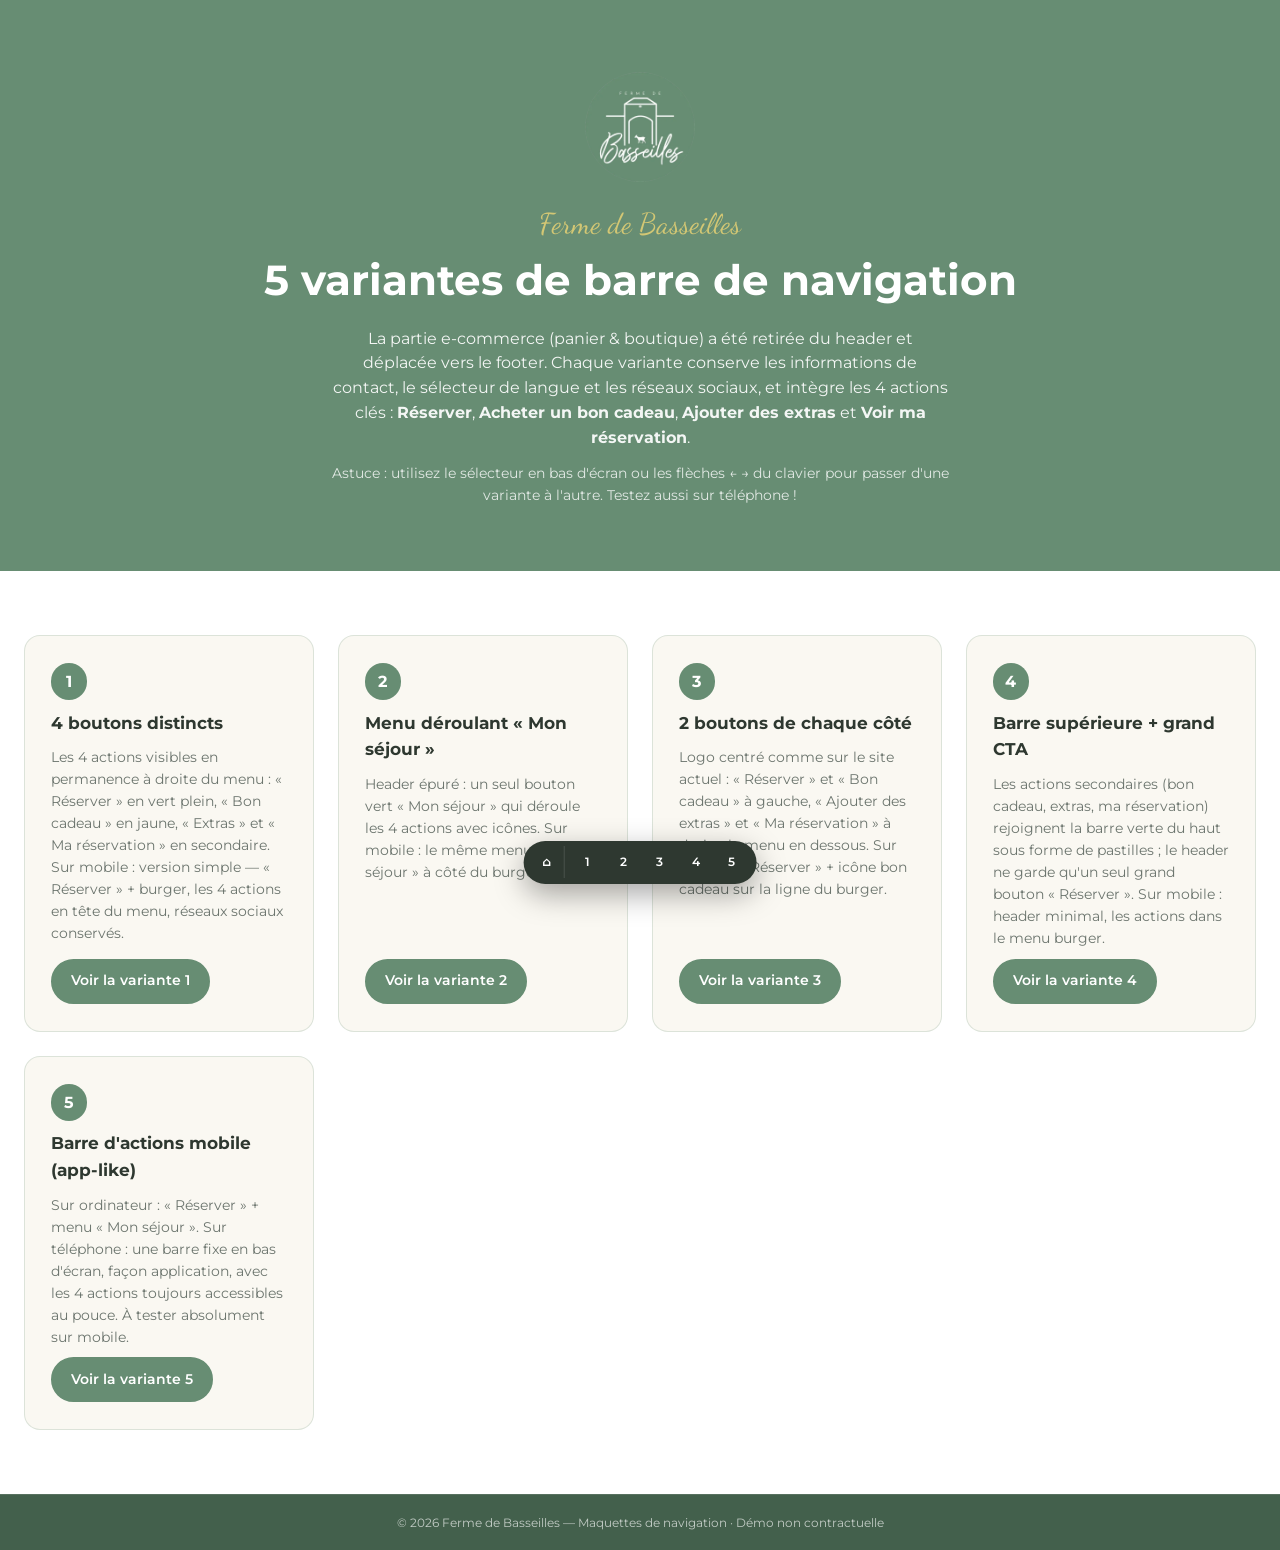
==== commit 5ff1077d: "V3 mobile: inline Reserver + gift icon on the burger line, no row underneath Co-Authored-By: Claude " ====
--- a/index.html
+++ b/index.html
@@ -43,7 +43,7 @@
       <a class="hub-card" href="variant-3.html">
         <span class="num">3</span>
         <h3>2 boutons de chaque côté</h3>
-        <p>Logo centré comme sur le site actuel : « Réserver » et « Bon cadeau » à gauche, « Ajouter des extras » et « Ma réservation » à droite, le menu en dessous. Sur mobile : « Réserver » et « Bon cadeau » sous le header, le reste dans le burger.</p>
+        <p>Logo centré comme sur le site actuel : « Réserver » et « Bon cadeau » à gauche, « Ajouter des extras » et « Ma réservation » à droite, le menu en dessous. Sur mobile : « Réserver » + icône bon cadeau sur la ligne du burger.</p>
         <span class="btn btn-solid">Voir la variante 3</span>
       </a>
 
--- a/assets/css/styles.css
+++ b/assets/css/styles.css
@@ -406,7 +406,7 @@
    ========================= */
 .nav-mobile-cta { display: none; }
 .nav-mobile-dd { display: none; }
-.mobile-grid { display: none; }
+.nav-mobile-gift { display: none; }
 
 .burger {
   display: none;
@@ -975,18 +975,13 @@
   .nav-mobile-dd + .burger { margin-left: 0.25rem; }
   .nav-mobile-dd .actions-dd-btn { padding: 0.5rem 0.95rem; font-size: 0.8rem; }
 
-  /* V3 : grille 2×2 des 4 boutons sous le header */
-  body.v3 .nav-mobile-cta { display: none; }
-  body.v3 .burger { margin-left: auto; }
-
-  .mobile-grid {
-    display: grid;
-    grid-template-columns: 1fr 1fr;
-    gap: 0.5rem;
-    padding: 0.15rem 0.9rem 0.75rem;
+  /* V3 : Réserver + icône bon cadeau sur la même ligne que le burger */
+  .nav-mobile-gift {
+    display: inline-flex;
+    padding: 0.5rem 0.65rem;
   }
 
-  .mobile-grid .btn { padding: 0.5rem 0.4rem; font-size: 0.76rem; }
+  .nav-mobile-gift .icon { width: 1.1rem; height: 1.1rem; }
 
   body.v3 .nav-inner {
     display: flex;
